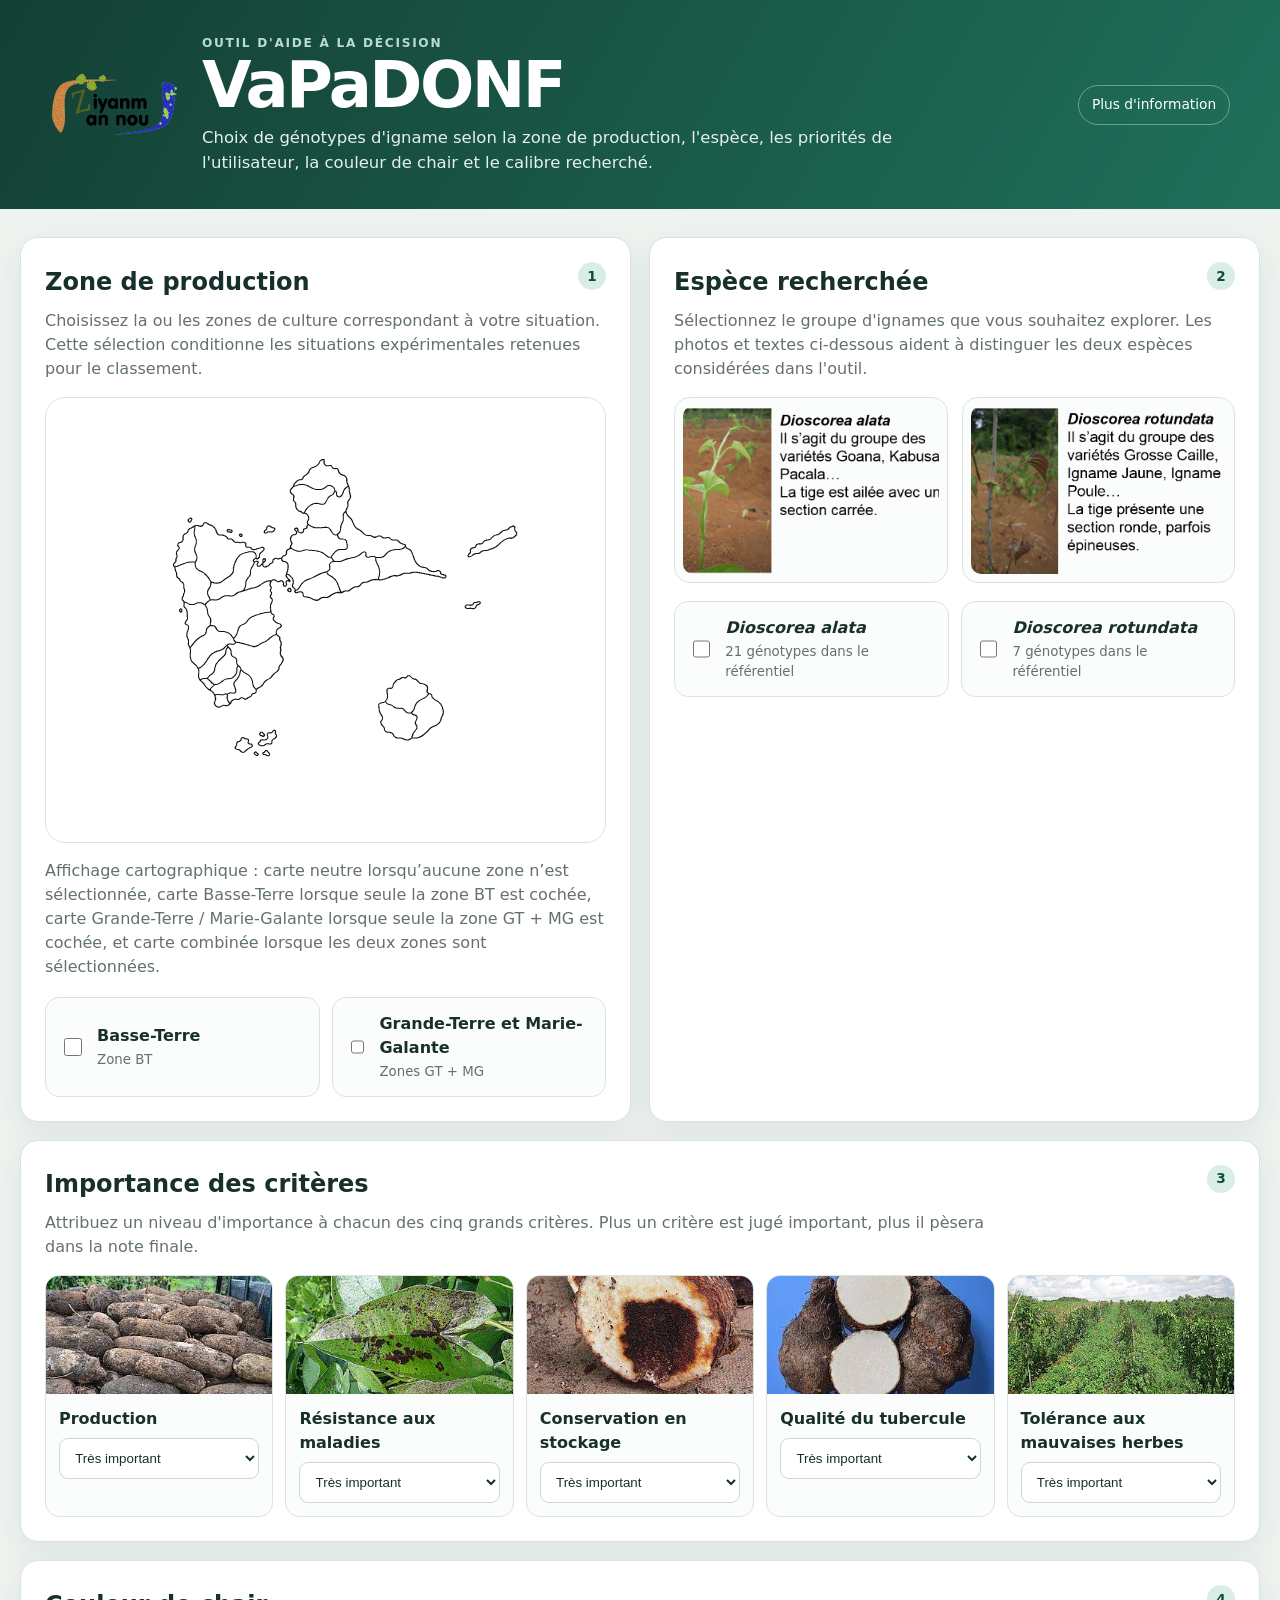
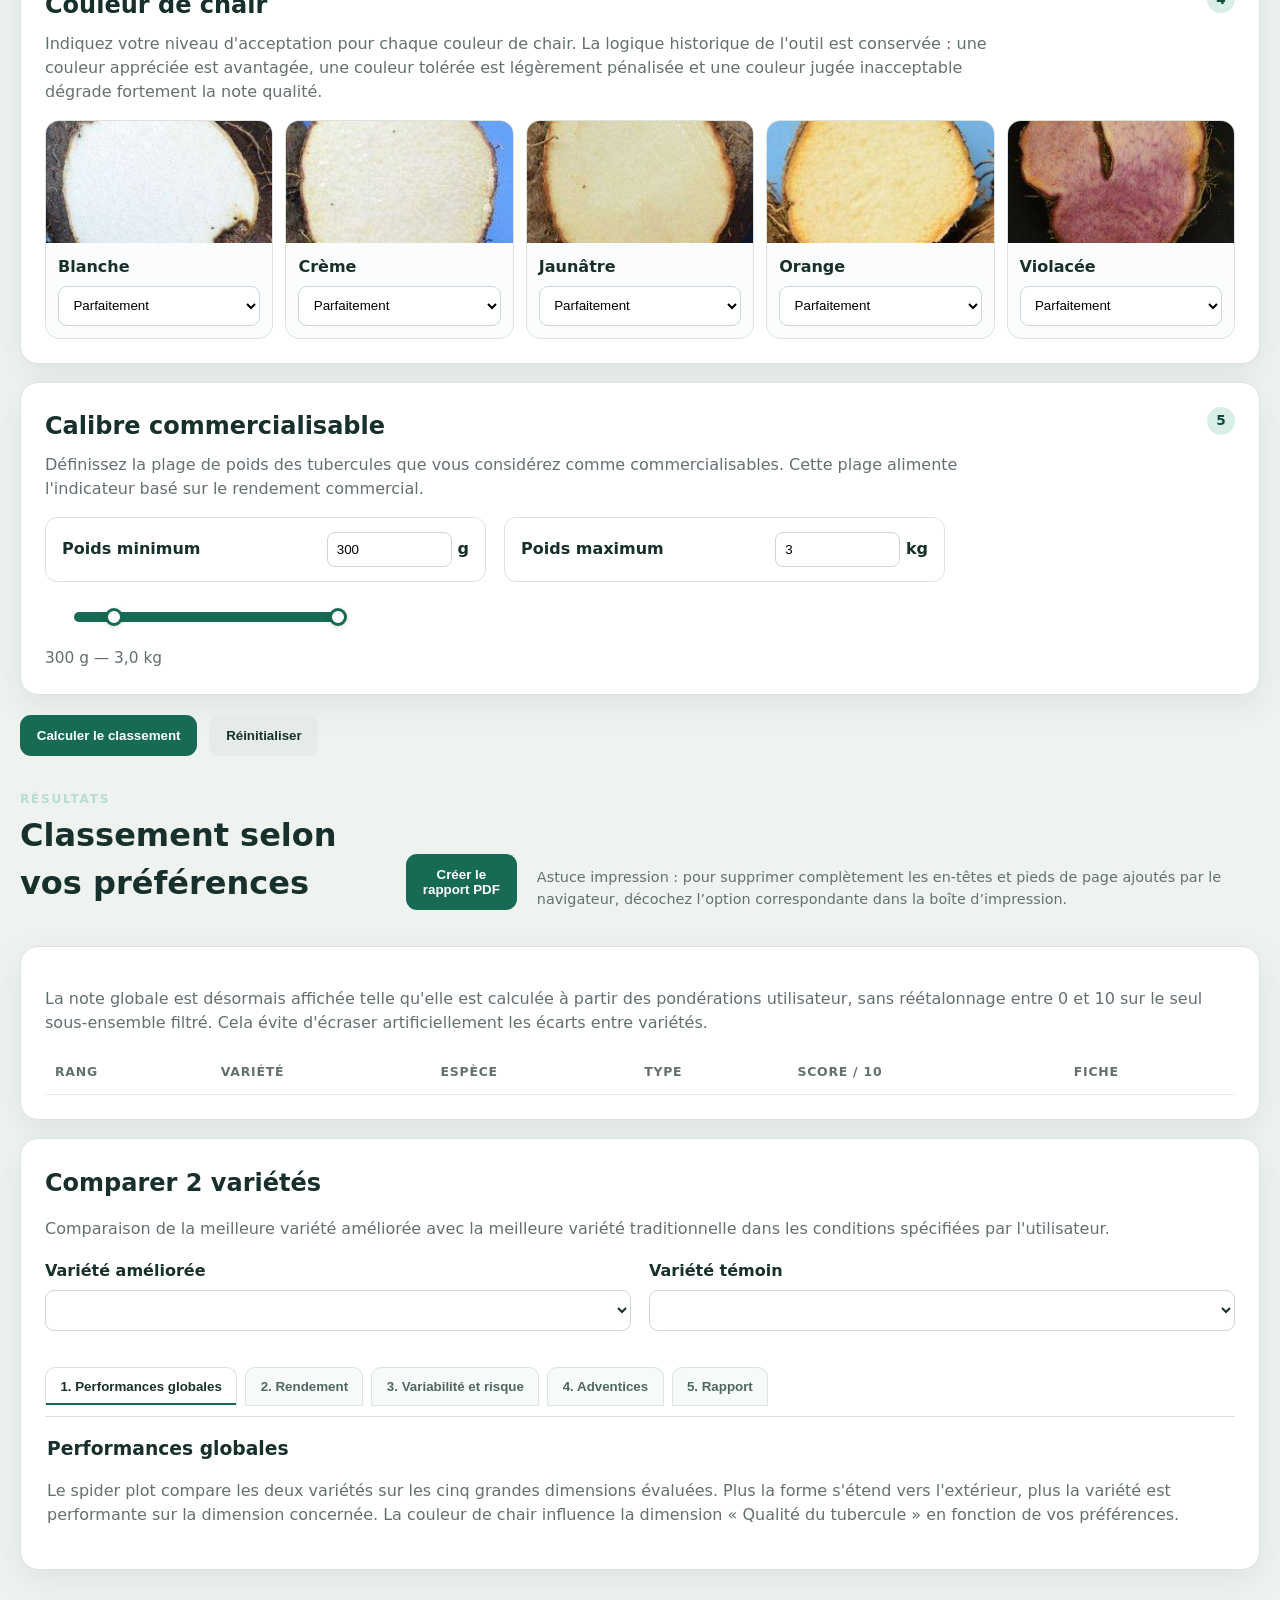
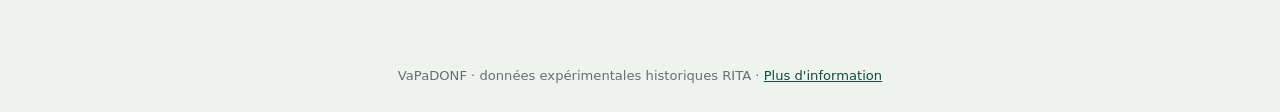
==== index.html @ 64dc8d3e "Initial GitHub Pages site" ====
<!doctype html>
<html lang="fr">
<head>
  <meta charset="utf-8">
  <meta name="viewport" content="width=device-width,initial-scale=1">
  <meta name="description" content="VaPaDONF — aide au choix de génotypes d'igname à partir des données expérimentales historiques.">
  <title>VaPaDONF — choix de génotype d'igname</title>
  <link rel="stylesheet" href="assets/style.css">
</head>
<body>
<header class="site-header">
  <div class="brand-wrap">
    <img class="site-logo" src="images/logos/vapadonf_logo.png" alt="Logo VaPaDONF">
    <div>
      <p class="eyebrow">Outil d'aide à la décision</p>
      <h1>VaPaDONF</h1>
      <p class="lead">Choix de génotypes d'igname selon la zone de production, l'espèce, les priorités de l'utilisateur, la couleur de chair et le calibre recherché.</p>
    </div>
  </div>
  <nav class="header-links">
    <a href="info.html">Plus d'information</a>
  </nav>
</header>

<main id="app" class="page">
  <form id="preferences" class="form-grid" novalidate>
    <section class="panel">
      <span class="step">1</span><h2>Zone de production</h2>
      <p class="section-subtitle">Choisissez la ou les zones de culture correspondant à votre situation. Cette sélection conditionne les situations expérimentales retenues pour le classement.</p>
      <div class="zone-hero zone-hero-enhanced">
        <div class="zone-map-wrap zone-map-static-wrap">
          <img id="zone-map-image" class="zone-map-static" src="images/ui/map_none.svg" alt="Carte des zones de production en Guadeloupe">
        </div>
      </div>
      <p class="help">Affichage cartographique : carte neutre lorsqu’aucune zone n’est sélectionnée, carte Basse-Terre lorsque seule la zone BT est cochée, carte Grande-Terre / Marie-Galante lorsque seule la zone GT + MG est cochée, et carte combinée lorsque les deux zones sont sélectionnées.</p>
      <div class="choices two">
        <label class="choice"><input type="checkbox" name="zone" value="BT"><span><strong>Basse-Terre</strong><small>Zone BT</small></span></label>
        <label class="choice"><input type="checkbox" name="zone" value="GT"><span><strong>Grande-Terre et Marie-Galante</strong><small>Zones GT + MG</small></span></label>
      </div>
    </section>

    <section class="panel">
      <span class="step">2</span><h2>Espèce recherchée</h2>
      <p class="section-subtitle">Sélectionnez le groupe d'ignames que vous souhaitez explorer. Les photos et textes ci-dessous aident à distinguer les deux espèces considérées dans l'outil.</p>
      <div class="species-hero reading">
        <figure class="species-tile reading"><img src="images/ui/alata1.png" alt="Photo de Dioscorea alata"></figure>
        <figure class="species-tile reading"><img src="images/ui/rotundata1.png" alt="Photo de Dioscorea rotundata"></figure>
      </div>
      <div class="choices two compact-choice-text">
        <label class="choice"><input type="checkbox" name="species" value="Da"><span><strong><em>Dioscorea alata</em></strong><small>21 génotypes dans le référentiel</small></span></label>
        <label class="choice"><input type="checkbox" name="species" value="Dr"><span><strong><em>Dioscorea rotundata</em></strong><small>7 génotypes dans le référentiel</small></span></label>
      </div>
    </section>

    <section class="panel full">
      <span class="step">3</span><h2>Importance des critères</h2>
      <p class="section-subtitle">Attribuez un niveau d'importance à chacun des cinq grands critères. Plus un critère est jugé important, plus il pèsera dans la note finale.</p>
      <div id="criteria-grid" class="criteria-grid"></div>
    </section>

    <section class="panel full">
      <span class="step">4</span><h2>Couleur de chair</h2>
      <p class="section-subtitle">Indiquez votre niveau d'acceptation pour chaque couleur de chair. La logique historique de l'outil est conservée : une couleur appréciée est avantagée, une couleur tolérée est légèrement pénalisée et une couleur jugée inacceptable dégrade fortement la note qualité.</p>
      <div id="colors-grid" class="color-grid"></div>
    </section>

    <section class="panel full">
      <span class="step">5</span><h2>Calibre commercialisable</h2>
      <p class="section-subtitle">Définissez la plage de poids des tubercules que vous considérez comme commercialisables. Cette plage alimente l'indicateur basé sur le rendement commercial.</p>
      <div class="calibre-grid">
        <label>Poids minimum <span><input id="calibre-min" type="number" min="1" max="5000" step="10" value="300"> g</span></label>
        <label>Poids maximum <span><input id="calibre-max" type="number" min="0.1" max="10" step="0.1" value="3"> kg</span></label>
      </div>
      <div class="slider-shell">
        <div class="dual-slider">
          <div id="slider-fill" class="slider-fill"></div>
          <input id="calibre-min-range" type="range" min="1" max="5000" step="10" value="300" aria-label="Calibre minimum en grammes">
          <input id="calibre-max-range" type="range" min="100" max="10000" step="100" value="3000" aria-label="Calibre maximum en grammes">
        </div>
        <div class="calibre-track"><span id="calibre-label">300 g — 3,0 kg</span></div>
      </div>
    </section>

    <div class="actions full">
      <button id="calculate" class="primary" type="submit">Calculer le classement</button>
      <button id="reset" class="secondary" type="button">Réinitialiser</button>
      <span id="form-message" class="message" role="status"></span>
    </div>
  </form>

  <section id="results" class="results" hidden>
    <div class="section-heading">
      <div><p class="eyebrow">Résultats</p><h2>Classement selon vos préférences</h2></div>
      <button id="print-report" class="primary" type="button">Créer le rapport PDF</button><p class="print-help">Astuce impression : pour supprimer complètement les en-têtes et pieds de page ajoutés par le navigateur, décochez l’option correspondante dans la boîte d’impression.</p>
    </div>
    <div id="selection-summary" class="summary-strip"></div>

    <section class="panel">
      <p class="help">La note globale est désormais affichée telle qu'elle est calculée à partir des pondérations utilisateur, sans réétalonnage entre 0 et 10 sur le seul sous-ensemble filtré. Cela évite d'écraser artificiellement les écarts entre variétés.</p>
      <div class="table-wrap">
        <table class="ranking-table">
          <thead><tr><th>Rang</th><th>Variété</th><th>Espèce</th><th>Type</th><th>Score / 10</th><th>Fiche</th></tr></thead>
          <tbody id="ranking-body"></tbody>
        </table>
      </div>
    </section>

    <section class="panel comparison-panel">
      <h2>Comparer 2 variétés</h2>
      <p class="subtle">Comparaison de la meilleure variété améliorée avec la meilleure variété traditionnelle dans les conditions spécifiées par l'utilisateur.</p>
      <div class="compare-controls">
        <label>Variété améliorée<select id="compare-improved"></select></label>
        <label>Variété témoin<select id="compare-traditional"></select></label>
      </div>
      <div id="comparison" class="comparison-grid"></div>
      <div class="tabs-wrap">
        <div class="tab-list" role="tablist" aria-label="Résultats détaillés">
          <button class="tab-button active" type="button" data-tab="global" role="tab" aria-selected="true">1. Performances globales</button>
          <button class="tab-button" type="button" data-tab="yield" role="tab" aria-selected="false">2. Rendement</button>
          <button class="tab-button" type="button" data-tab="risk" role="tab" aria-selected="false">3. Variabilité et risque</button>
          <button class="tab-button" type="button" data-tab="weed" role="tab" aria-selected="false">4. Adventices</button>
          <button class="tab-button" type="button" data-tab="report" role="tab" aria-selected="false">5. Rapport</button>
        </div>
        <section id="tab-global" class="tab-panel active" role="tabpanel">
          <h3>Performances globales</h3>
          <p class="viz-help">Le spider plot compare les deux variétés sur les cinq grandes dimensions évaluées. Plus la forme s'étend vers l'extérieur, plus la variété est performante sur la dimension concernée. La couleur de chair influence la dimension « Qualité du tubercule » en fonction de vos préférences.</p>
          <div id="viz-radar"></div>
        </section>
        <section id="tab-yield" class="tab-panel" role="tabpanel" hidden>
          <h3>Comparaison des rendements entre sites et années</h3>
          <p class="viz-help">Le graphique compare les rendements dans les seules situations appartenant à la zone sélectionnée. Lorsqu'il existe des situations communes entre les deux variétés, elles sont privilégiées pour la comparaison.</p>
          <div id="viz-yield"></div>
          <p id="viz-yield-note" class="chart-note"></p>
        </section>
        <section id="tab-risk" class="tab-panel" role="tabpanel" hidden>
          <h3>Variation du rendement entre années et sites</h3>
          <p class="viz-help">Ce graphique aide à interpréter le niveau de risque : une variété très productive mais très irrégulière n'offre pas la même sécurité qu'une variété un peu moins productive mais plus stable.</p>
          <div id="viz-risk"></div>
          <p id="viz-risk-note" class="chart-note"></p>
        </section>
        <section id="tab-weed" class="tab-panel" role="tabpanel" hidden>
          <h3>Dynamique de recouvrement</h3>
          <p class="viz-help">Le graphique montre comment le couvert se ferme après émergence. Une variété qui ferme rapidement et fortement le couvert aide davantage à limiter l'installation des adventices.</p>
          <div id="viz-adventices"></div>
          <p id="viz-adv-note" class="chart-note"></p>
        </section>
        <section id="tab-report" class="tab-panel" role="tabpanel" hidden>
          <h3>Rapport</h3>
          <p class="viz-help">Le rapport reprend vos choix, le classement, les visuels de comparaison et les illustrations utiles pour l'interprétation. Cliquez ci-dessous pour lancer l'impression puis « Enregistrer au format PDF » dans votre navigateur.</p>
          <button id="print-report-inline" class="primary" type="button">Créer le rapport PDF</button><p class="print-help">Astuce impression : pour supprimer complètement les en-têtes et pieds de page ajoutés par le navigateur, décochez l’option correspondante dans la boîte d’impression.</p>
        </section>
      </div>
    </section>
  </section>
</main>

<section id="report" class="print-report" aria-hidden="true"></section>
<footer class="site-footer">VaPaDONF · données expérimentales historiques RITA · <a href="info.html">Plus d'information</a></footer>
<script src="data/genotypes.js"></script>
<script src="data/model-data.js"></script>
<script src="assets/app.js"></script>
</body>
</html>
---- assets/style.css ----
:root{--ink:#17302b;--muted:#63716d;--line:#dbe3df;--surface:#fff;--soft:#f3f7f5;--accent:#176b55;--accent2:#0d4e3e;--warn:#9a5b12;--shadow:0 10px 30px rgba(23,48,43,.08);--imp:#207a57;--trad:#a54878;font-family:Inter,ui-sans-serif,system-ui,-apple-system,BlinkMacSystemFont,"Segoe UI",sans-serif;color:var(--ink);background:#eef3f0}
*{box-sizing:border-box}body{margin:0;line-height:1.5}a{color:var(--accent2)}
.site-header{background:linear-gradient(120deg,#143f35,#1f705a);color:#fff;padding:34px max(24px,calc((100vw - 1180px)/2));display:flex;gap:32px;justify-content:space-between;align-items:center}.brand-wrap{display:flex;align-items:center;gap:22px}.site-logo{width:130px;max-width:26vw;height:auto;display:block}.site-header h1{font-size:clamp(2.2rem,5vw,4.2rem);line-height:.95;margin:.15rem 0 .65rem;letter-spacing:-.04em}.lead{max-width:760px;margin:0;color:#e4f1ec;font-size:1.03rem}.eyebrow{text-transform:uppercase;letter-spacing:.14em;font-size:.76rem;font-weight:800;margin:0;color:#b9dcd0}.header-links{display:flex;gap:12px;flex-wrap:wrap}.header-links a{border:1px solid rgba(255,255,255,.35);padding:.55rem .8rem;border-radius:999px;font-size:.86rem;white-space:nowrap;color:#fff;text-decoration:none}.header-links a:hover{background:rgba(255,255,255,.12)}
.page{max-width:1420px;margin:28px auto 70px;padding:0 20px}.panel{background:var(--surface);border:1px solid var(--line);border-radius:18px;padding:24px;box-shadow:var(--shadow)}.panel h2{margin:.1rem 0 .7rem}.form-grid{display:grid;grid-template-columns:1fr 1fr;gap:18px}.full{grid-column:1/-1}.step{display:inline-grid;place-items:center;width:28px;height:28px;border-radius:50%;background:#d9eee6;color:var(--accent2);font-weight:800;font-size:.85rem;float:right}
.choices{display:grid;gap:12px;margin-top:18px}.choices.two{grid-template-columns:1fr 1fr}.choice{border:1px solid var(--line);border-radius:14px;padding:14px;display:flex;align-items:center;gap:12px;cursor:pointer;background:#fbfdfc}.choice:has(input:checked){border-color:var(--accent);box-shadow:0 0 0 2px rgba(23,107,85,.12);background:#f2fbf7}.choice input{width:18px;height:18px;accent-color:var(--accent)}.choice small{display:block;color:var(--muted);margin-top:2px}.compact-choice-text .choice strong{font-size:1rem}.subtle,.help,.viz-help,.chart-note{color:var(--muted)}
.zone-hero svg{width:100%;height:auto;max-height:290px;border-radius:16px;background:linear-gradient(180deg,#f4f8f6,#eef5f1);border:1px solid var(--line);padding:10px}.zone-fill path,.zone-other path{stroke:#6d827b;stroke-width:2;fill:#dce6e2;transition:fill .2s ease,stroke .2s ease}.zone-fill.active path,.zone-fill.active{fill:#6db48f;stroke:#176b55}.zone-bt.active path,.zone-gt.active path,.zone-mg.active path{fill:#6db48f;stroke:#176b55}.zone-other path{fill:#ebefed}.admin-line{fill:none;stroke:#81948d;stroke-dasharray:5 4;stroke-width:2}.zone-hero text{font-size:15px;font-weight:700;fill:#33524a}
.species-hero.reading{display:grid;grid-template-columns:1fr 1fr;gap:14px;margin:2px 0 8px}.species-tile{margin:0;display:grid;grid-template-columns:92px 1fr;gap:10px;align-items:center;border:1px solid var(--line);border-radius:16px;background:#fbfdfc;padding:10px}.species-tile.reading{grid-template-columns:120px 1fr;align-items:start}.species-tile img{width:92px;height:72px;object-fit:cover;border-radius:10px;display:block}.species-tile.reading img{width:120px;height:100px}.species-tile p{margin:4px 0 0;color:var(--muted);font-size:.92rem}.species-tile strong{font-size:1.08rem}
.criteria-grid{display:grid;grid-template-columns:repeat(5,1fr);gap:12px}.field-card{border:1px solid var(--line);border-radius:14px;overflow:hidden;background:#fbfdfc}.field-card img{width:100%;height:118px;object-fit:cover;display:block}.field-card .inner{padding:13px}.field-card label,.compare-controls label{font-weight:750;display:flex;flex-direction:column;gap:7px}.field-card select,.compare-controls select{width:100%;padding:.7rem;border:1px solid #cbd7d2;border-radius:9px;background:#fff;color:var(--ink)}
.color-grid{display:grid;grid-template-columns:repeat(5,1fr);gap:12px}.color-card{overflow:hidden;border:1px solid var(--line);border-radius:14px;background:#fbfdfc}.color-card img{width:100%;height:122px;object-fit:cover;display:block}.color-card .inner{padding:12px}.color-card strong{display:block;text-transform:capitalize;margin-bottom:7px}.color-card select{width:100%;padding:.65rem;border:1px solid #cbd7d2;border-radius:9px;background:#fff}
.calibre-grid{display:grid;grid-template-columns:1fr 1fr;gap:18px;max-width:900px}.calibre-grid label{font-weight:750;display:flex;justify-content:space-between;align-items:center;gap:12px;border:1px solid var(--line);padding:14px 16px;border-radius:12px}.calibre-grid input{width:125px;padding:.55rem;border:1px solid #cbd7d2;border-radius:8px}.slider-shell{margin-top:16px;max-width:980px}.dual-slider{position:relative;height:38px}.dual-slider input[type=range]{position:absolute;inset:0;width:100%;appearance:none;background:transparent;pointer-events:none}.dual-slider input[type=range]::-webkit-slider-thumb{appearance:none;width:18px;height:18px;border-radius:50%;background:#fff;border:3px solid var(--accent);pointer-events:auto;box-shadow:0 1px 4px rgba(0,0,0,.18)}.dual-slider input[type=range]::-moz-range-thumb{width:18px;height:18px;border-radius:50%;background:#fff;border:3px solid var(--accent);pointer-events:auto}.dual-slider input[type=range]::-webkit-slider-runnable-track,.dual-slider input[type=range]::-moz-range-track{height:10px;background:#dbe6e1;border-radius:999px}.slider-fill{position:absolute;height:10px;top:14px;background:var(--accent);border-radius:999px}.calibre-track{margin-top:10px;position:relative;min-height:22px}.calibre-track span{font-size:.96rem;color:var(--muted);white-space:nowrap}
.actions{display:flex;align-items:center;gap:12px;margin-top:2px}.primary,.secondary,.link-button{border:0;border-radius:11px;padding:.82rem 1.05rem;font-weight:800;cursor:pointer;text-decoration:none;display:inline-flex;align-items:center;justify-content:center}.primary{background:var(--accent);color:#fff}.primary:hover{background:var(--accent2)}.secondary{background:#e5ece8;color:var(--ink)}.message{color:var(--warn);font-weight:700}
.results{margin-top:34px;display:grid;gap:18px}.section-heading{display:flex;align-items:end;justify-content:space-between;gap:20px}.section-heading h2{font-size:2rem;margin:.2rem 0}.summary-strip{display:flex;flex-wrap:wrap;gap:8px}.summary-strip span{background:#dfeae5;border-radius:999px;padding:.42rem .72rem;font-size:.86rem}
.table-wrap{overflow:auto}.ranking-table{border-collapse:collapse;width:100%;min-width:700px}.ranking-table th,.ranking-table td{padding:12px 10px;border-bottom:1px solid #e5ebe8;text-align:left}.ranking-table th{font-size:.78rem;text-transform:uppercase;letter-spacing:.06em;color:var(--muted)}.ranking-table tr:first-child td{font-weight:800}.score-pill{display:inline-block;min-width:56px;text-align:center;padding:.25rem .5rem;background:#d9eee6;border-radius:999px}.fiche-link{color:var(--accent2);font-weight:750}
.compare-controls{display:grid;grid-template-columns:1fr 1fr;gap:18px;margin:18px 0}.comparison-grid{display:grid;grid-template-columns:1fr 1fr;gap:18px}.var-card{border:1px solid var(--line);border-radius:16px;overflow:hidden;background:#fbfdfc}.var-head{display:grid;grid-template-columns:108px 1fr;gap:15px;padding:15px}.var-photo{width:108px;height:92px;object-fit:cover;border-radius:10px;background:#e5ece8}.photo-placeholder{display:grid;place-items:center;color:var(--muted);font-size:.75rem;text-align:center}.var-head h3{font-size:1.45rem;margin:.1rem 0}.meta{color:var(--muted);font-size:.88rem}.big-score{font-size:2rem;font-weight:900;line-height:1;margin-top:.4rem}.color-mention{display:inline-block;margin-top:6px;padding:2px 8px;border-radius:999px;background:#edf4f1;color:#425650;font-size:.8rem}.indicator-list{display:grid;gap:8px;padding:0 15px 15px}.indicator-row{display:grid;grid-template-columns:130px 1fr 42px;align-items:center;gap:8px;font-size:.86rem}.bar{height:9px;border-radius:20px;background:#e4ebe7;overflow:hidden}.bar>i{display:block;height:100%;background:var(--accent);border-radius:20px}.tuber-section{border-top:1px solid var(--line);padding:15px}.tuber-grid{display:grid;grid-template-columns:180px 1fr;gap:12px;align-items:center}.pie{width:170px;height:170px}.legend{display:grid;gap:6px;font-size:.84rem}.legend-row{display:flex;justify-content:space-between;gap:10px;border-bottom:1px dotted #d4ddd9;padding-bottom:4px}.legend-row b{font-weight:800}.download-row{padding:0 15px 15px}.link-button{background:#e2eee9;color:var(--accent2);font-size:.86rem}
.tabs-wrap{margin-top:18px}.tab-list{display:flex;gap:8px;flex-wrap:wrap;border-bottom:1px solid var(--line);padding-bottom:10px}.tab-button{border:1px solid var(--line);background:#f6faf8;color:#4f6760;padding:.7rem .9rem;border-radius:10px 10px 0 0;font-weight:700;cursor:pointer}.tab-button.active{background:#fff;color:var(--ink);border-bottom-color:#fff;box-shadow:0 -2px 0 0 var(--accent) inset}.tab-panel{padding:16px 2px 2px}.tab-panel h3{margin:.1rem 0 6px}.tab-panel svg{width:100%;height:auto;display:block}
.chart-legend{display:flex;flex-wrap:wrap;gap:12px;margin-top:10px;font-size:.9rem;color:var(--muted)}.chip{display:inline-flex;align-items:center;gap:6px}.chip i{display:inline-block;width:12px;height:12px;border-radius:2px}
.photo-grid{display:grid;grid-template-columns:repeat(3,1fr);gap:10px}.thumb-card{border:1px solid #d8e1dd;border-radius:10px;padding:8px;background:#fff}.thumb-card img{width:100%;height:130px;object-fit:cover;border-radius:8px;display:block}.thumb-card small{display:block;color:#53655f;margin-top:6px;text-align:center;font-weight:600}
.info-page{max-width:1100px;margin:28px auto 70px;padding:0 20px}.info-hero{display:flex;align-items:center;gap:24px;background:#fff;border:1px solid var(--line);border-radius:20px;padding:24px;box-shadow:var(--shadow)}.info-hero img{width:150px;height:auto}.info-grid{display:grid;grid-template-columns:1.2fr .8fr;gap:18px;margin-top:18px}.logos-grid{display:grid;grid-template-columns:repeat(3,1fr);gap:14px}.logo-card{background:#fff;border:1px solid var(--line);border-radius:16px;padding:16px;display:grid;place-items:center;min-height:120px}.logo-card img{max-width:100%;max-height:68px}.simple-list{margin:0;padding-left:18px}
.site-footer{text-align:center;color:var(--muted);padding:26px;font-size:.82rem}.print-report{display:none}
.rating-strip{display:inline-grid;grid-auto-flow:column;gap:4px;vertical-align:middle}.rating-strip span{width:14px;height:14px;border-radius:3px;background:#e3ebe7;border:1px solid #cfd9d4}.rating-strip span.on{background:#6db48f;border-color:#4b9574}
@media(max-width:1100px){.form-grid,.comparison-grid,.compare-controls,.species-hero.reading,.choices.two,.calibre-grid,.info-grid{grid-template-columns:1fr}.criteria-grid,.color-grid,.logos-grid{grid-template-columns:1fr 1fr}.full{grid-column:auto}.photo-grid{grid-template-columns:1fr}}
@media(max-width:760px){.site-header{align-items:flex-start;flex-direction:column}.brand-wrap{align-items:flex-start}.site-logo{width:100px}.section-heading{align-items:flex-start;flex-direction:column}.tuber-grid{grid-template-columns:1fr}.pie{margin:auto}.tab-list{overflow:auto}}
@media(max-width:520px){.criteria-grid,.color-grid,.logos-grid{grid-template-columns:1fr}.panel{padding:18px}.var-head{grid-template-columns:80px 1fr}.var-photo{width:80px;height:76px}.species-tile{grid-template-columns:78px 1fr}.species-tile img{width:78px;height:62px}.species-tile.reading{grid-template-columns:1fr}.species-tile.reading img{width:100%;height:140px}.indicator-row{grid-template-columns:94px 1fr 35px}}
@page{size:A4;margin:10mm}
@media print{body{background:#fff;font-size:10pt}.site-header,#app,.site-footer{display:none!important}.print-report{display:block!important;color:#111}.report-header{display:flex;align-items:center;gap:14px;border-bottom:1px solid #bbb;padding-bottom:8px;margin-bottom:10px}.report-header img{width:85px;height:auto}.report-title h1{font-size:18pt;margin:0 0 4px}.report-title p{margin:0;color:#444}.report-section{break-inside:avoid;margin:10px 0 14px}.report-section h2{font-size:13.5pt;border-bottom:1px solid #bbb;padding-bottom:4px;margin-bottom:8px}.report-grid{display:grid;grid-template-columns:1fr 1fr;gap:10px}.report-card{border:1px solid #bbb;border-radius:8px;padding:10px;break-inside:avoid}.report-card h3{margin:0 0 6px}.report-prefs{display:grid;grid-template-columns:1fr;gap:10px}.report-pref-item{display:grid;grid-template-columns:190px 1fr auto;gap:8px;align-items:center;padding:4px 0;border-bottom:1px dotted #ddd}.report-color-choices{display:grid;grid-template-columns:repeat(5,1fr);gap:8px}.report-color-choices .thumb-card img{height:72px}.report-table{border-collapse:collapse;width:100%;font-size:9pt}.report-table th,.report-table td{border-bottom:1px solid #ddd;padding:5px;text-align:left}.report-table th{background:#f1f1f1}.report-pie{display:grid;grid-template-columns:135px 1fr;gap:10px;align-items:center}.report-pie svg{width:130px;height:130px}.report-note,.report-comment{font-size:8.7pt;color:#444}.report-photo-grid{display:grid;grid-template-columns:repeat(3,1fr);gap:8px}.report-photo-grid img{width:100%;height:105px;object-fit:cover;border-radius:6px;border:1px solid #ccc}.report-photo-grid small{display:block;text-align:center;color:#555}.report-viz svg{max-height:250px}.page-break{break-before:page}.report-dim-grid{display:grid;grid-template-columns:repeat(5,1fr);gap:8px}.report-dim{border:1px solid #ccc;border-radius:6px;overflow:hidden}.report-dim img{width:100%;height:55px;object-fit:cover}.report-dim div{padding:4px 5px;font-size:8.2pt}.indicator-row{grid-template-columns:92px 1fr 32px;font-size:8.8pt}.bar{height:7px}}

.section-subtitle{margin:-.15rem 0 1rem;color:var(--muted);max-width:980px}
.species-tile.reading{grid-template-columns:140px 1fr}
.species-tile.reading img{width:140px;height:108px}
.species-tile.reading figcaption{align-self:center}
.download-row{display:flex;flex-wrap:wrap;gap:10px;padding:0 15px 15px}
.info-note{color:var(--muted);font-size:.92rem}
.report-cover{display:grid;justify-items:center;text-align:center;padding:18mm 10mm 8mm}
.report-cover-logo img{width:120px;height:auto;margin-bottom:8px}
.report-cover h1{font-size:24pt;margin:0 0 6px}
.report-cover-subtitle{font-size:12pt;margin:0 0 10px;color:#444}
.report-cover-focus{font-size:11pt;max-width:140mm;margin:0 0 8px}
.report-cover-meta{font-size:9pt;color:#555;margin:0 0 12px}
.report-toc{width:100%;max-width:150mm;text-align:left;border-top:1px solid #bbb;padding-top:8mm}
.report-toc h2{font-size:13pt;margin:0 0 5mm}
.report-toc ol{margin:0;padding-left:18px}
.report-toc li{margin:0 0 3mm}
@media(max-width:1100px){.species-tile.reading{grid-template-columns:120px 1fr}.species-tile.reading img{width:120px;height:100px}}
@media print{.report-cover{min-height:250mm}.report-cover h1{font-size:24pt}.report-cover-subtitle{font-size:12pt}.report-toc li{font-size:10pt}.download-row .link-button{font-size:8.5pt;padding:6px 9px}}

/* v6 refinements */
#viz-radar{display:flex;justify-content:center}
#viz-radar svg{max-width:700px;width:100%;height:auto}
#viz-risk svg title,#viz-yield svg title{pointer-events:none}
.rating-strip.level-1 span.on{background:#d06a62;border-color:#b2534b}
.rating-strip.level-2 span.on{background:#de9b55;border-color:#c8833e}
.rating-strip.level-3 span.on{background:#e0c35d;border-color:#b89f45}
.rating-strip.level-4 span.on{background:#9dca78;border-color:#7eab5b}
.rating-strip.level-5 span.on{background:#6db48f;border-color:#4b9574}
.small-note{color:var(--muted);font-size:.88em}
.report-viz-radar svg{max-width:860px}
@media print{
  *{-webkit-print-color-adjust:exact;print-color-adjust:exact}
  .report-header{display:none!important}
  .report-cover-logo img{width:160px}
  .report-prefs{grid-template-columns:1fr;gap:12px}
  .report-color-choices{grid-template-columns:repeat(5,1fr);gap:10px}
  .report-color-choices .thumb-card small{font-size:8.5pt;line-height:1.25}
  .report-dim-grid{grid-template-columns:repeat(5,1fr);gap:10px}
  .report-dim img{height:62px}
  .report-dim div{font-size:9pt}
  .report-viz svg{max-height:none;width:100%;height:auto}
  .report-viz-radar svg{max-height:none;max-width:none;width:100%}
  .chart-legend,.chart-legend .chip{font-size:10pt}
  .chart-legend .chip i{border:1px solid rgba(0,0,0,.18)!important}
}

.table-wrap{overflow:auto}.info-table{width:100%;border-collapse:collapse;font-size:.94rem}.info-table th,.info-table td{padding:8px 10px;border-bottom:1px solid var(--line);text-align:left;vertical-align:top}.info-table th{background:#eef5f1;font-weight:700;position:sticky;top:0}.info-table td a{white-space:nowrap}

.print-help{margin:.45rem 0 0;color:var(--muted);font-size:.9rem}
.species-tile.reading{grid-template-columns:1fr; padding:8px}
.species-tile.reading img{width:100%;height:168px;object-fit:cover}
.species-tile.reading figcaption{display:none}
@media(max-width:1100px){.species-tile.reading img{height:150px}}
@media print{
  @page{size:A4 portrait; margin:8mm}
  html,body{margin:0!important;padding:0!important}
  .report-cover-logo img,.report-header img{width:180px!important;height:auto}
  .report-viz svg{max-height:none!important;width:100%!important;height:auto!important}
  .report-viz-radar svg{max-height:none!important;max-width:none!important;width:100%!important;height:auto!important}
  .report-comment,.report-note{font-size:10.5pt!important;line-height:1.35}
  .report-table{font-size:10pt!important}
  .report-card{padding:12px}
  .report-card h3{font-size:13pt}
  .report-card p{font-size:10pt}
  .report-partner-logos{display:grid;grid-template-columns:repeat(3,1fr);gap:12px;align-items:center;margin:10px 0}
  .report-partner-logos img{max-width:100%;max-height:70px;object-fit:contain}
}


.zone-hero-enhanced{padding:0}
.zone-map-wrap{position:relative;border:1px solid var(--line);border-radius:20px;background:#f8fbf9;overflow:hidden;min-height:340px}
.zone-map-base{display:block;width:100%;height:100%;max-height:420px;object-fit:contain;background:#fff}
.zone-map-overlay{position:absolute;inset:0;width:100%;height:100%}
.zone-map-overlay .zone-fill path{fill:#8eb8a6;fill-opacity:.20;stroke:#2e5b4b;stroke-width:2}
.zone-map-overlay .zone-fill.active path{fill:#5f9e83;fill-opacity:.42;stroke:#2d755b;stroke-width:2.8}
.zone-map-overlay .zone-other path{fill:rgba(151,167,159,.18);stroke:#7d8f88;stroke-width:1.5}
.zone-map-overlay .admin-line{fill:none;stroke:#6f8279;stroke-width:1.7;stroke-dasharray:5 5;opacity:.8}
.zone-map-overlay text{font-size:15px;fill:#324a42;font-weight:700;paint-order:stroke;stroke:#f8fbf9;stroke-width:3px;stroke-linejoin:round}
@media(max-width:760px){.zone-map-wrap{min-height:260px}.zone-map-base{max-height:300px}.zone-map-overlay text{font-size:12px}}


.zone-map-static-wrap{display:flex;align-items:center;justify-content:center;padding:12px;border:1px solid var(--line);border-radius:20px;background:#fff;overflow:hidden;min-height:340px}
.zone-map-static{display:block;width:100%;max-width:560px;max-height:420px;height:auto;object-fit:contain}
@media(max-width:760px){.zone-map-static-wrap{min-height:240px}.zone-map-static{max-width:100%;max-height:280px}}
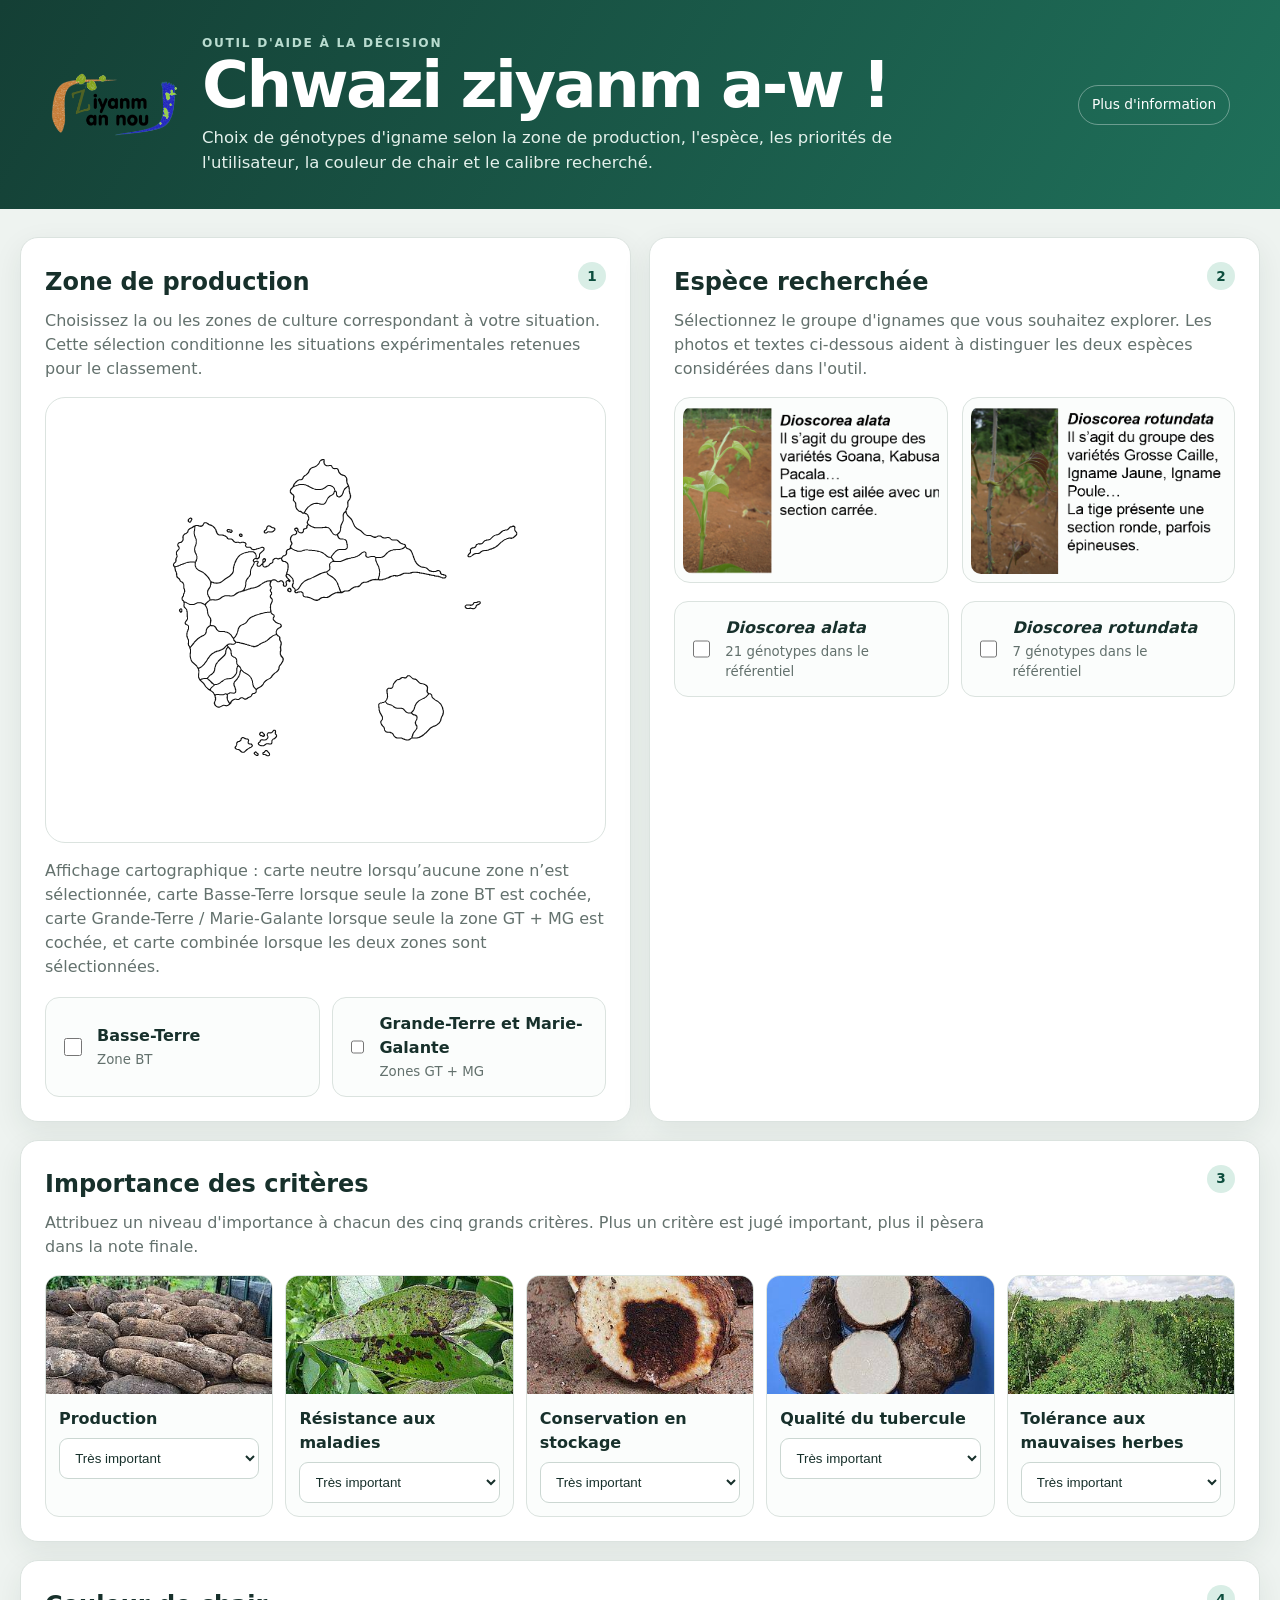
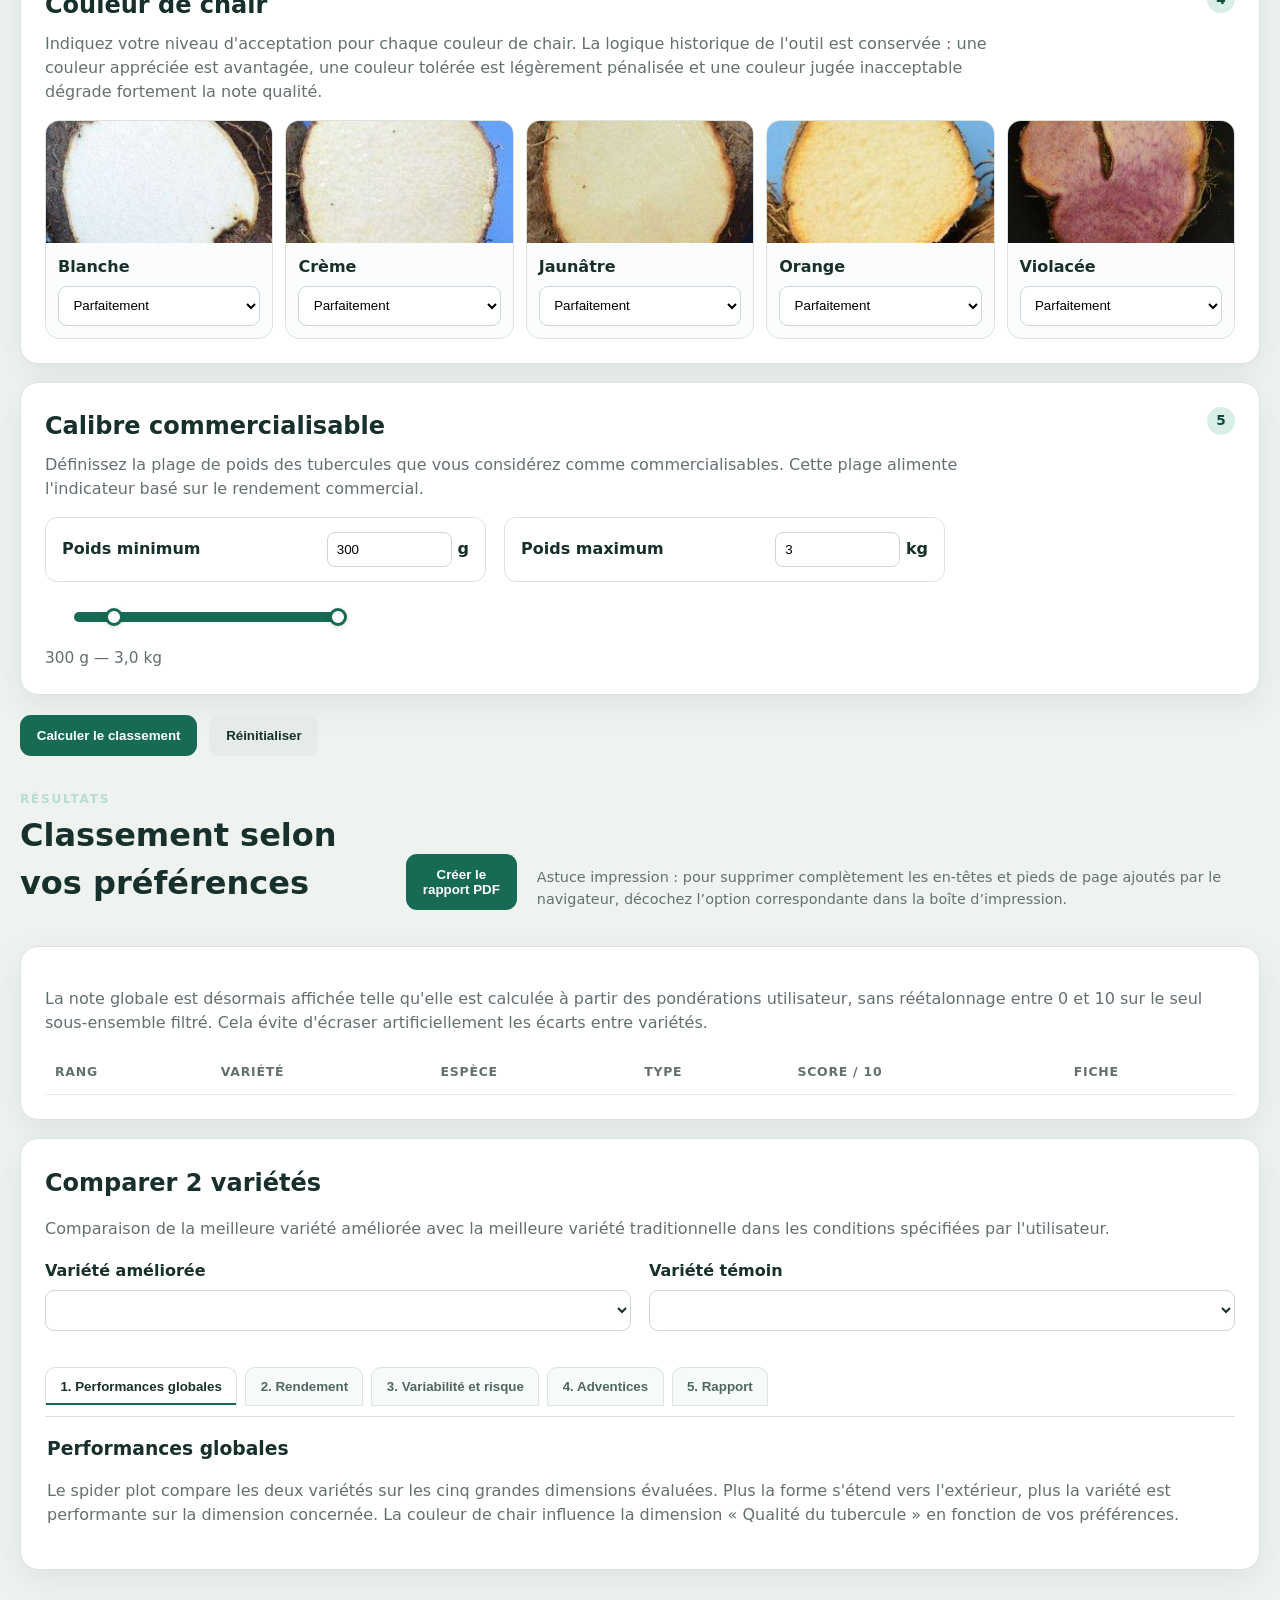
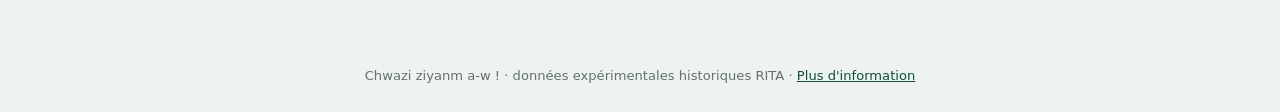
==== commit 7cec6642: "Rename site to Chwazi ziyanm a-w" ====
--- a/index.html
+++ b/index.html
@@ -3,17 +3,17 @@
 <head>
   <meta charset="utf-8">
   <meta name="viewport" content="width=device-width,initial-scale=1">
-  <meta name="description" content="VaPaDONF — aide au choix de génotypes d'igname à partir des données expérimentales historiques.">
-  <title>VaPaDONF — choix de génotype d'igname</title>
+  <meta name="description" content="Chwazi ziyanm a-w ! — aide au choix de génotypes d'igname à partir des données expérimentales historiques.">
+  <title>Chwazi ziyanm a-w ! — choix de génotype d'igname</title>
   <link rel="stylesheet" href="assets/style.css">
 </head>
 <body>
 <header class="site-header">
   <div class="brand-wrap">
-    <img class="site-logo" src="images/logos/vapadonf_logo.png" alt="Logo VaPaDONF">
+    <img class="site-logo" src="images/logos/vapadonf_logo.png" alt="Logo Chwazi ziyanm a-w !">
     <div>
       <p class="eyebrow">Outil d'aide à la décision</p>
-      <h1>VaPaDONF</h1>
+      <h1>Chwazi ziyanm a-w !</h1>
       <p class="lead">Choix de génotypes d'igname selon la zone de production, l'espèce, les priorités de l'utilisateur, la couleur de chair et le calibre recherché.</p>
     </div>
   </div>
@@ -155,7 +155,7 @@
 </main>
 
 <section id="report" class="print-report" aria-hidden="true"></section>
-<footer class="site-footer">VaPaDONF · données expérimentales historiques RITA · <a href="info.html">Plus d'information</a></footer>
+<footer class="site-footer">Chwazi ziyanm a-w ! · données expérimentales historiques RITA · <a href="info.html">Plus d'information</a></footer>
 <script src="data/genotypes.js"></script>
 <script src="data/model-data.js"></script>
 <script src="assets/app.js"></script>
